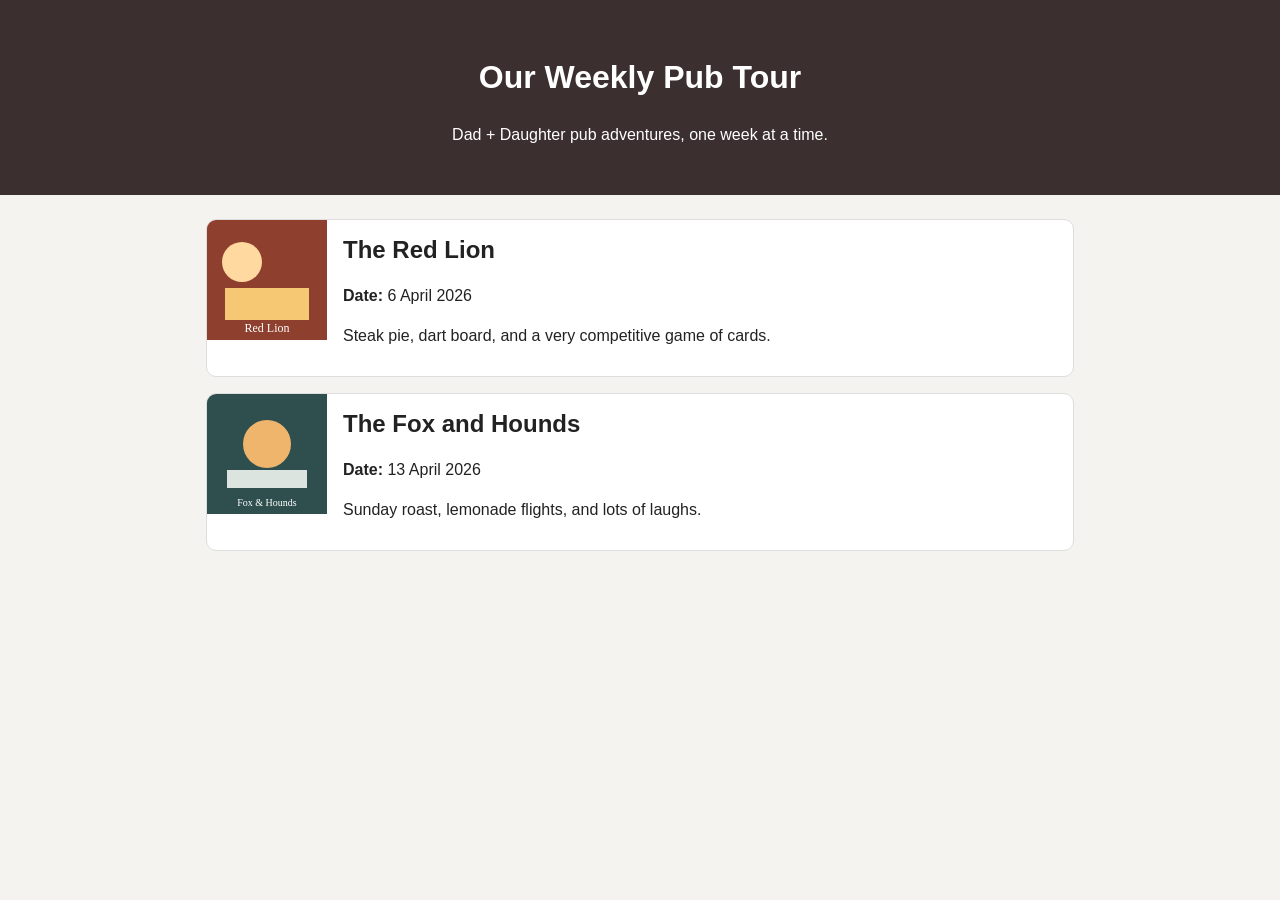
==== index.html @ ff1ce278 "Build static pub tour timeline and visit pages Agent-Logs-Url: https://github.com/petefield/pub-tour" ====
<!DOCTYPE html>
<html lang="en">
  <head>
    <meta charset="UTF-8" />
    <meta name="viewport" content="width=device-width, initial-scale=1.0" />
    <title>Pub Tour</title>
    <link rel="stylesheet" href="styles.css" />
  </head>
  <body>
    <header class="page-header">
      <h1>Our Weekly Pub Tour</h1>
      <p>Dad + Daughter pub adventures, one week at a time.</p>
    </header>

    <main>
      <section aria-label="Timeline of trips">
        <ol class="timeline">
          <li class="timeline-entry">
            <a href="visits/2026-04-06-the-red-lion.html">
              <img
                src="assets/red-lion-thumb.svg"
                alt="Thumbnail from The Red Lion visit"
              />
              <div class="entry-content">
                <h2>The Red Lion</h2>
                <p><strong>Date:</strong> 6 April 2026</p>
                <p>Steak pie, dart board, and a very competitive game of cards.</p>
              </div>
            </a>
          </li>
          <li class="timeline-entry">
            <a href="visits/2026-04-13-the-fox-and-hounds.html">
              <img
                src="assets/fox-and-hounds-thumb.svg"
                alt="Thumbnail from The Fox and Hounds visit"
              />
              <div class="entry-content">
                <h2>The Fox and Hounds</h2>
                <p><strong>Date:</strong> 13 April 2026</p>
                <p>Sunday roast, lemonade flights, and lots of laughs.</p>
              </div>
            </a>
          </li>
        </ol>
      </section>
    </main>
  </body>
</html>
---- styles.css ----
* {
  box-sizing: border-box;
}

body {
  margin: 0;
  font-family: Arial, sans-serif;
  line-height: 1.5;
  background: #f5f3ef;
  color: #222;
}

.page-header {
  background: #3c2f2f;
  color: #fff;
  padding: 2rem 1rem;
  text-align: center;
}

main {
  max-width: 900px;
  margin: 0 auto;
  padding: 1.5rem 1rem 2rem;
}

.timeline {
  list-style: none;
  margin: 0;
  padding: 0;
  display: grid;
  gap: 1rem;
}

.timeline-entry a {
  display: grid;
  grid-template-columns: 120px 1fr;
  gap: 1rem;
  background: #fff;
  text-decoration: none;
  color: inherit;
  border-radius: 10px;
  overflow: hidden;
  border: 1px solid #ddd;
}

.timeline-entry img {
  width: 120px;
  height: 120px;
  object-fit: cover;
}

.entry-content {
  padding: 0.75rem 0.75rem 0.75rem 0;
}

.entry-content h2 {
  margin-top: 0;
  margin-bottom: 0.4rem;
}

.visit {
  background: #fff;
  border: 1px solid #ddd;
  border-radius: 10px;
  padding: 1rem;
}

.visit img {
  width: 100%;
  max-width: 560px;
  border-radius: 8px;
  display: block;
  margin: 0.75rem 0;
}

.back-link {
  display: inline-block;
  margin-bottom: 1rem;
}

@media (max-width: 640px) {
  .timeline-entry a {
    grid-template-columns: 1fr;
  }

  .timeline-entry img {
    width: 100%;
    height: 200px;
  }

  .entry-content {
    padding: 0 0.75rem 0.75rem;
  }
}
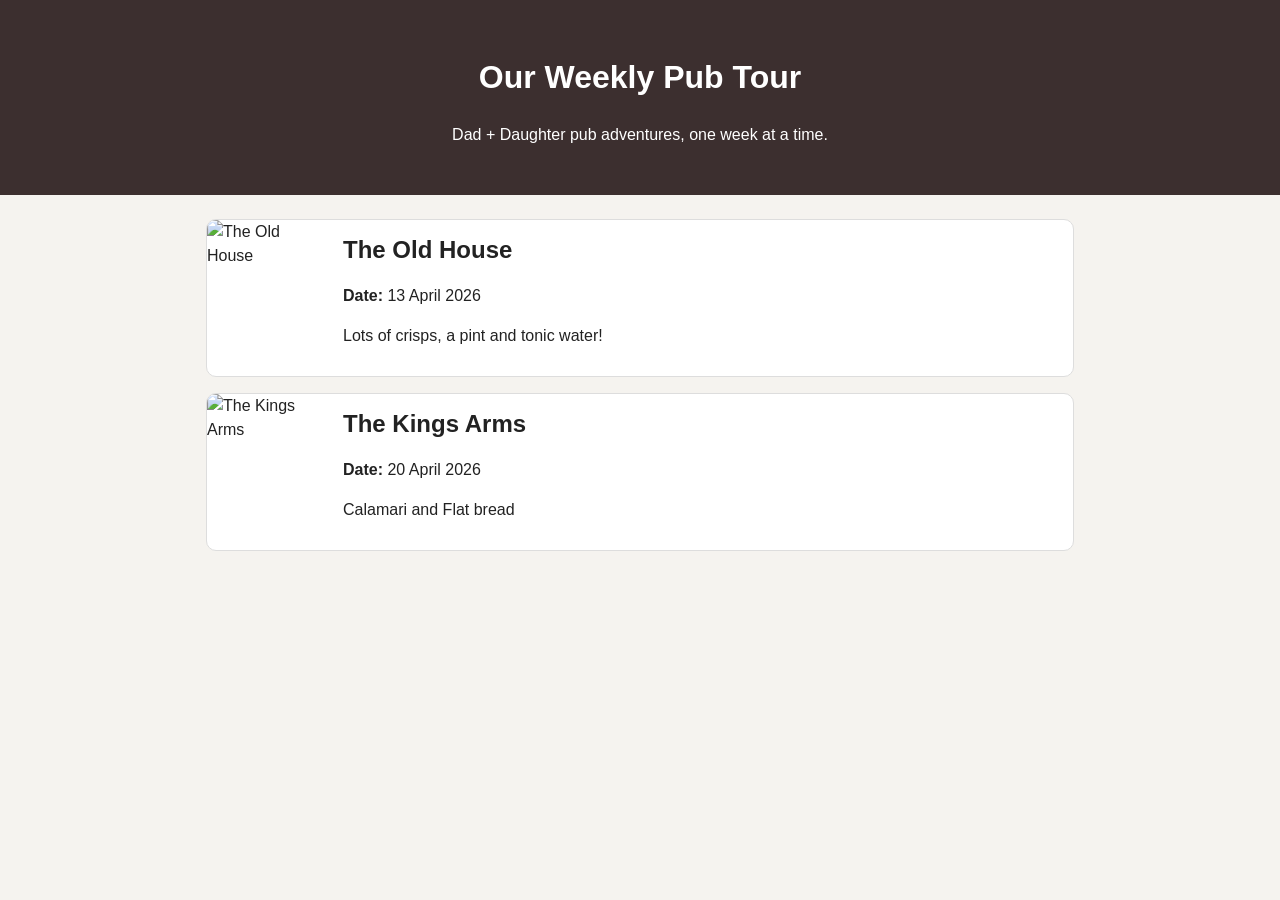
==== commit e2c6bbc2: "update pics" ====
--- a/index.html
+++ b/index.html
@@ -16,28 +16,28 @@
       <section aria-label="Timeline of trips">
         <ol class="timeline">
           <li class="timeline-entry">
-            <a href="visits/2026-04-06-the-red-lion.html">
+            <a href="visits/2026-04-13-the-old-house.html">
               <img
-                src="assets/red-lion-thumb.svg"
-                alt="Thumbnail from The Red Lion visit"
+                src="assets/theoldhouse.jpg"
+                alt="The Old House"
               />
               <div class="entry-content">
-                <h2>The Red Lion</h2>
-                <p><strong>Date:</strong> 6 April 2026</p>
-                <p>Steak pie, dart board, and a very competitive game of cards.</p>
+                <h2>The Old House</h2>
+                <p><strong>Date:</strong> 13 April 2026</p>
+                <p>Lots of crisps, a pint and tonic water!</p>
               </div>
             </a>
           </li>
           <li class="timeline-entry">
-            <a href="visits/2026-04-13-the-fox-and-hounds.html">
+            <a href="visits/2026-04-20-the-kings-arms.html">
               <img
-                src="assets/fox-and-hounds-thumb.svg"
-                alt="Thumbnail from The Fox and Hounds visit"
+                src="assets/thekingsarms.jpg"
+                alt="The Kings Arms"
               />
               <div class="entry-content">
-                <h2>The Fox and Hounds</h2>
-                <p><strong>Date:</strong> 13 April 2026</p>
-                <p>Sunday roast, lemonade flights, and lots of laughs.</p>
+                <h2>The Kings Arms</h2>
+                <p><strong>Date:</strong> 20 April 2026</p>
+                <p>Calamari and Flat bread</p>
               </div>
             </a>
           </li>
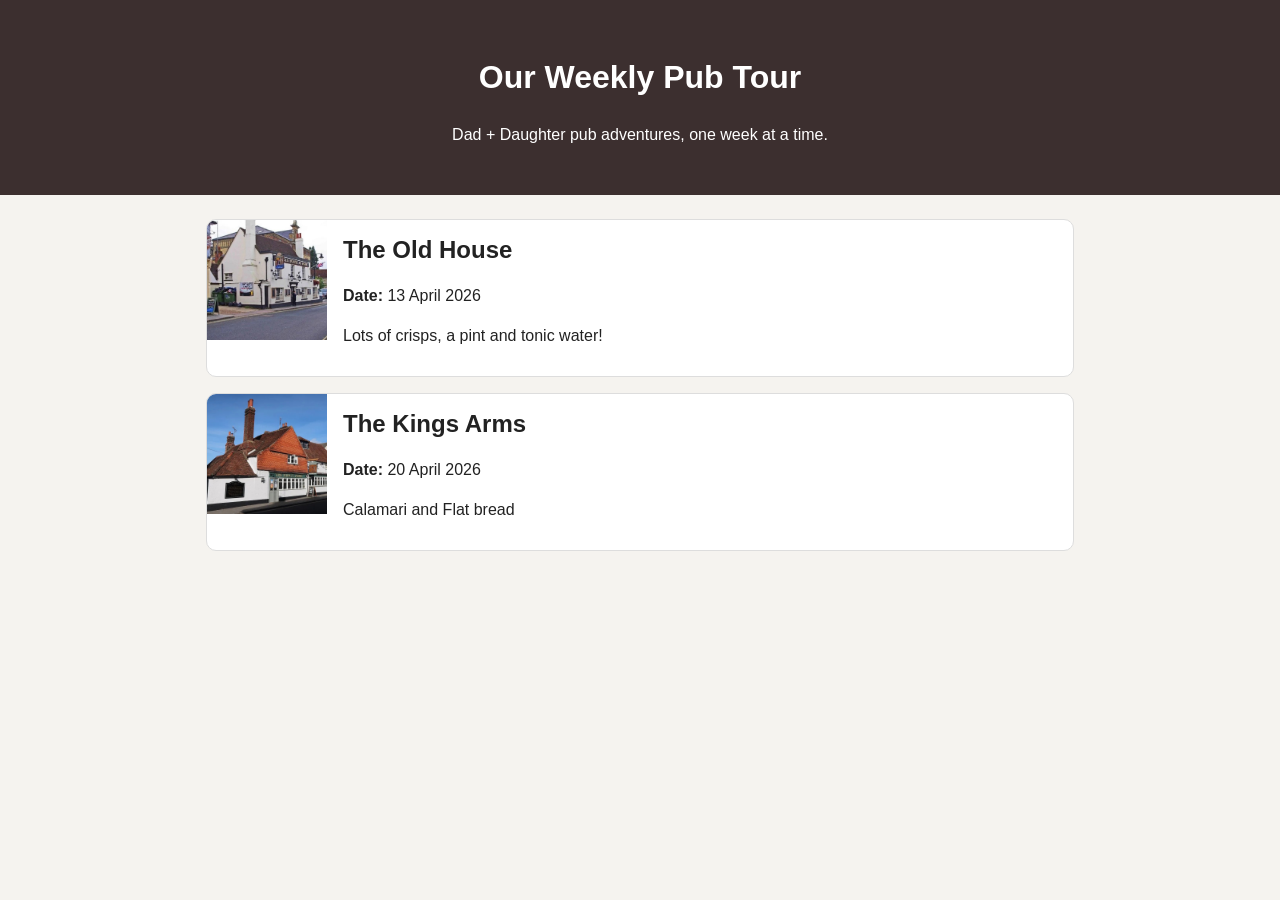
==== commit 40a553c8: "fix links" ====
--- a/index.html
+++ b/index.html
@@ -16,7 +16,7 @@
       <section aria-label="Timeline of trips">
         <ol class="timeline">
           <li class="timeline-entry">
-            <a href="visits/2026-04-13-the-old-house.html">
+            <a href="visits/2026-04-13-theoldhouse.html">
               <img
                 src="assets/theoldhouse.jpg"
                 alt="The Old House"
@@ -29,7 +29,7 @@
             </a>
           </li>
           <li class="timeline-entry">
-            <a href="visits/2026-04-20-the-kings-arms.html">
+            <a href="visits/2026-04-20-thekingsarms.html">
               <img
                 src="assets/thekingsarms.jpg"
                 alt="The Kings Arms"
